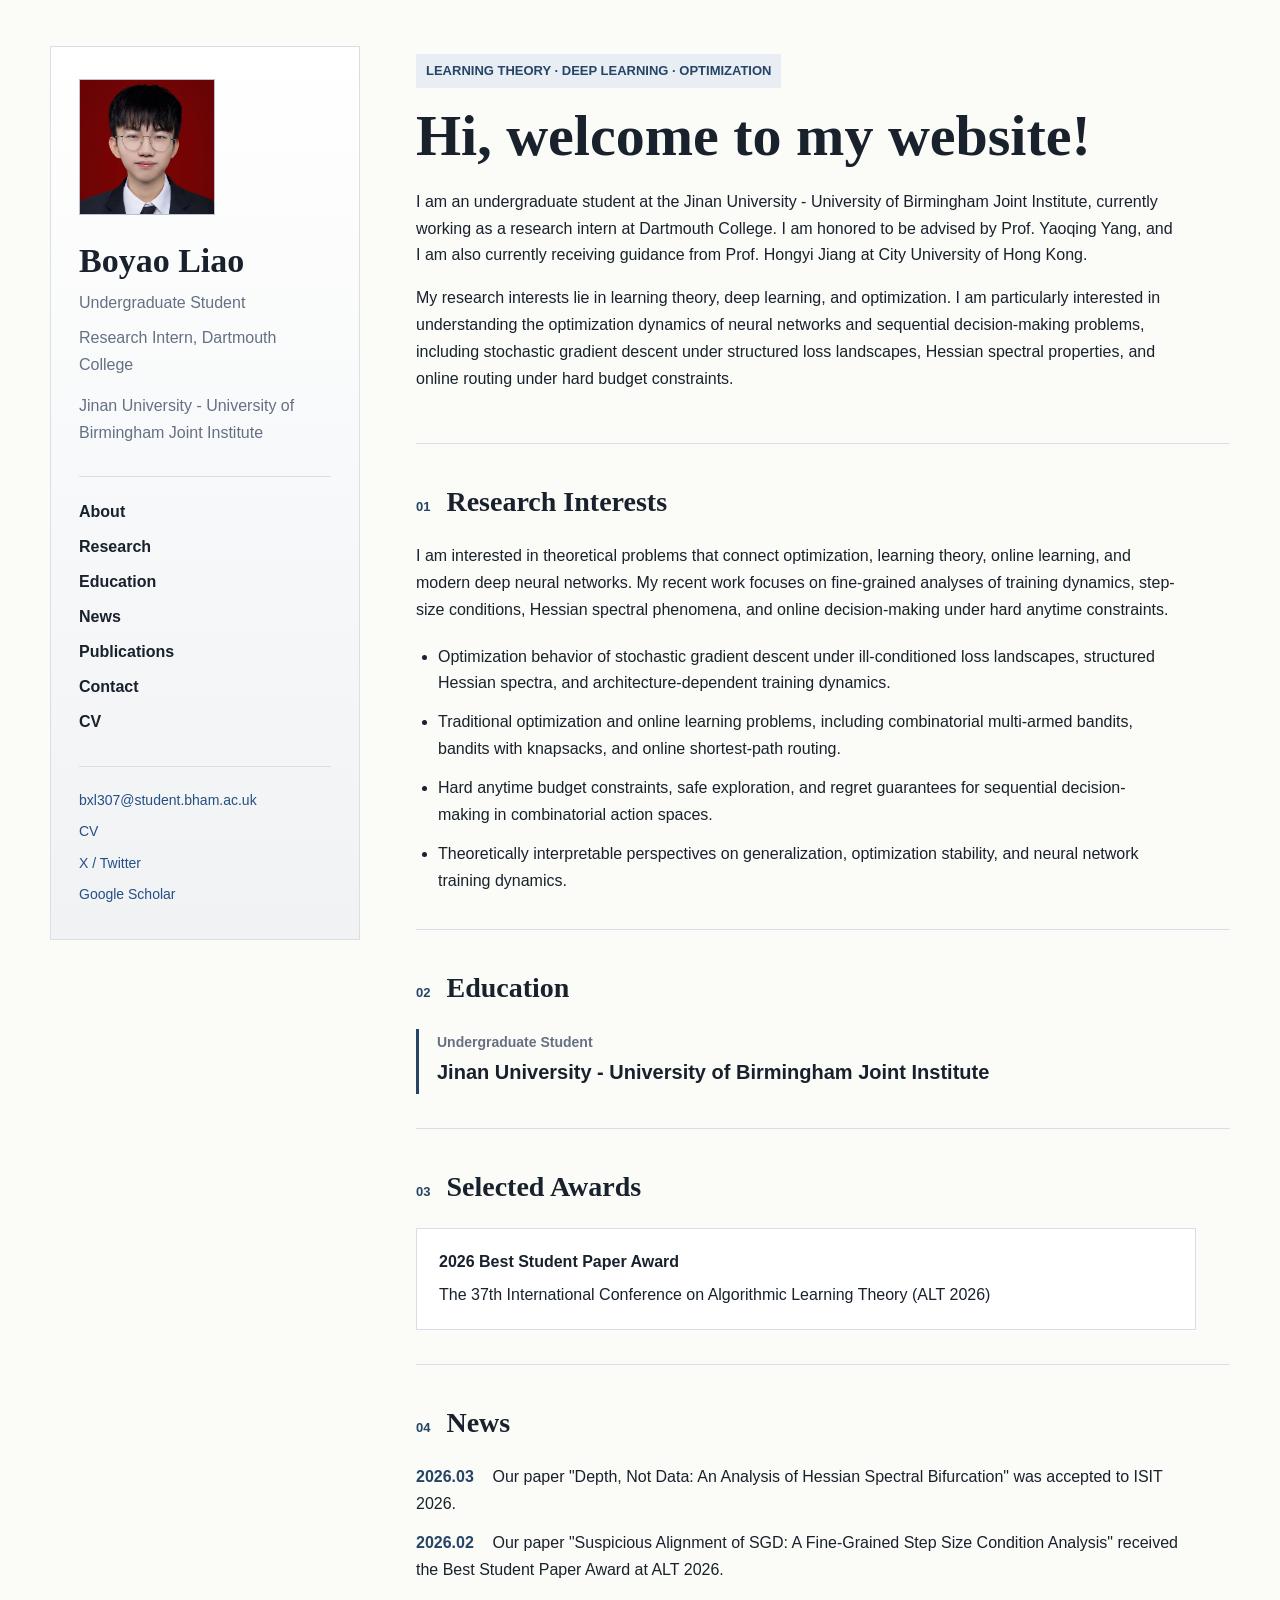
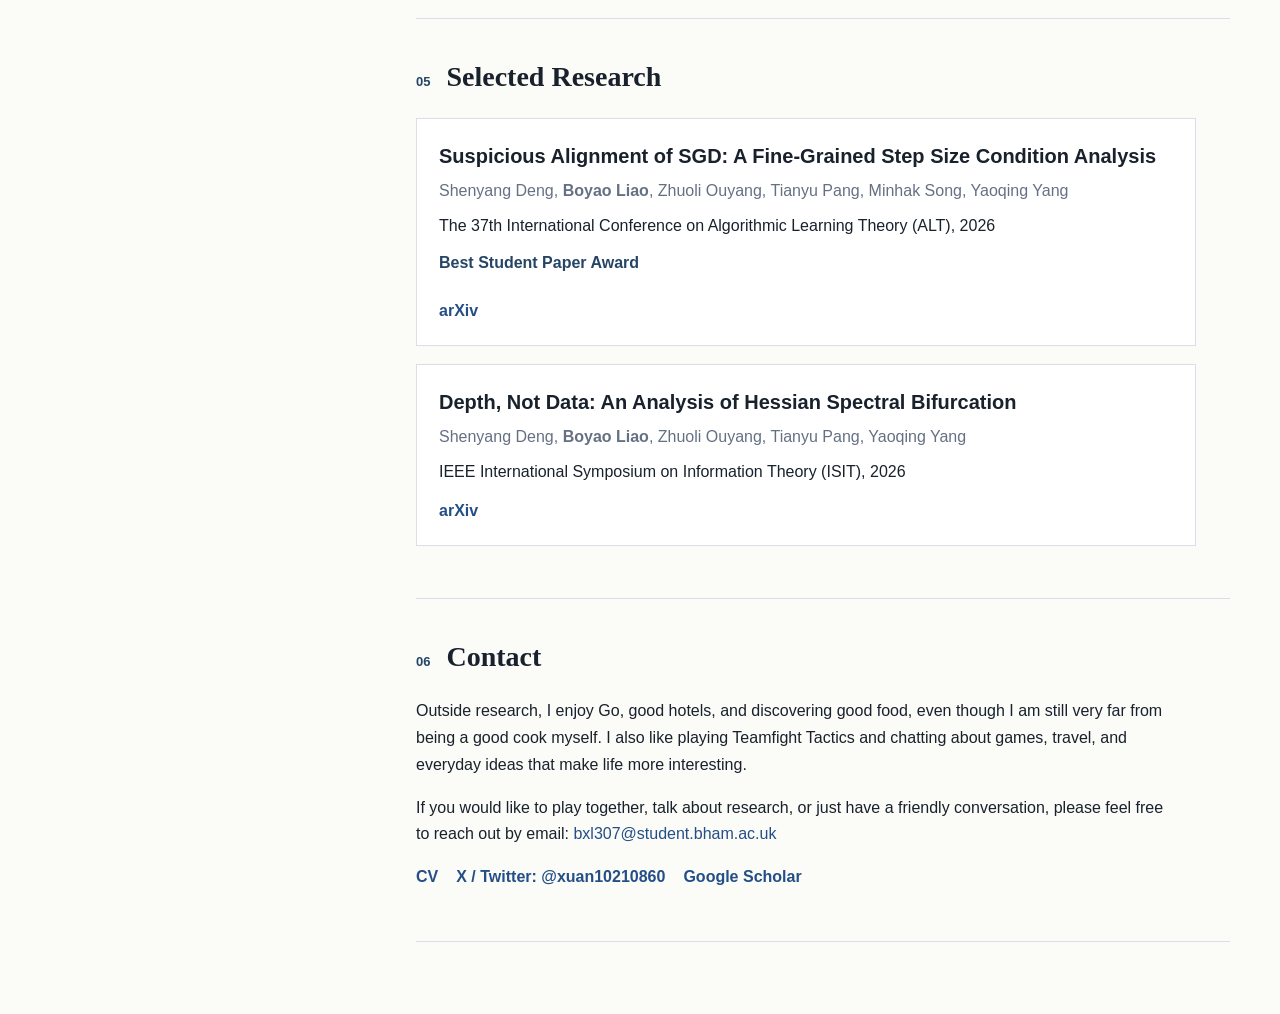
==== index.html @ 1cf15d46 "Update research interests and add CV" ====
<!doctype html>
<html lang="en">
  <head>
    <meta charset="utf-8">
    <meta name="viewport" content="width=device-width, initial-scale=1">
    <title>Boyao Liao</title>
    <meta
      name="description"
      content="Academic homepage of Boyao Liao, undergraduate student and research intern working on learning theory, deep learning, and optimization."
    >
    <link rel="stylesheet" href="styles.css">
  </head>
  <body>
    <div class="page-shell">
      <aside class="profile-panel" aria-label="Profile">
        <img
          class="portrait"
          src="assets/boyao-liao.jpg"
          alt="Boyao Liao"
        >
        <h1>Boyao Liao</h1>
        <p class="role">Undergraduate Student</p>
        <p class="role">Research Intern, Dartmouth College</p>
        <p class="affiliation">Jinan University - University of Birmingham Joint Institute</p>

        <nav class="site-nav" aria-label="Page sections">
          <a href="#about">About</a>
          <a href="#research">Research</a>
          <a href="#education">Education</a>
          <a href="#news">News</a>
          <a href="#publications">Publications</a>
          <a href="#contact">Contact</a>
          <a href="assets/cv.pdf" target="_blank" rel="noreferrer">CV</a>
        </nav>

        <div class="contact-card">
          <a href="mailto:bxl307@student.bham.ac.uk">bxl307@student.bham.ac.uk</a>
          <a href="assets/cv.pdf" target="_blank" rel="noreferrer">CV</a>
          <a href="https://x.com/xuan10210860" target="_blank" rel="noreferrer">X / Twitter</a>
          <a
            href="https://scholar.google.com/citations?hl=en&view_op=list_works&gmla=ACrTK9Vliub4DyjAyTuH-FiHRcUCzZBB20oZ6W0Yl3k1JzNF8XshmjoDY1ZEVG1drajO5vsS02cEo2h9mDCe6Q&user=uXLfFcQAAAAJ"
            target="_blank"
            rel="noreferrer"
          >Google Scholar</a>
        </div>
      </aside>

      <main class="content">
        <section class="hero" id="about">
          <p class="eyebrow">Learning Theory · Deep Learning · Optimization</p>
          <h2>Hi, welcome to my website!</h2>
          <p>
            I am an undergraduate student at the Jinan University - University of
            Birmingham Joint Institute, currently working as a research intern at
            Dartmouth College. I am honored to be advised by Prof. Yaoqing Yang,
            and I am also currently receiving guidance from Prof. Hongyi Jiang at
            City University of Hong Kong.
          </p>
          <p>
            My research interests lie in learning theory, deep learning, and
            optimization. I am particularly interested in understanding the
            optimization dynamics of neural networks and sequential decision-making
            problems, including stochastic gradient descent under structured loss
            landscapes, Hessian spectral properties, and online routing under hard
            budget constraints.
          </p>
        </section>

        <section id="research">
          <div class="section-heading">
            <span>01</span>
            <h2>Research Interests</h2>
          </div>
          <p>
            I am interested in theoretical problems that connect optimization,
            learning theory, online learning, and modern deep neural networks. My
            recent work focuses on fine-grained analyses of training dynamics,
            step-size conditions, Hessian spectral phenomena, and online
            decision-making under hard anytime constraints.
          </p>
          <ul class="interest-list">
            <li>Optimization behavior of stochastic gradient descent under ill-conditioned loss landscapes, structured Hessian spectra, and architecture-dependent training dynamics.</li>
            <li>Traditional optimization and online learning problems, including combinatorial multi-armed bandits, bandits with knapsacks, and online shortest-path routing.</li>
            <li>Hard anytime budget constraints, safe exploration, and regret guarantees for sequential decision-making in combinatorial action spaces.</li>
            <li>Theoretically interpretable perspectives on generalization, optimization stability, and neural network training dynamics.</li>
          </ul>
        </section>

        <section id="education">
          <div class="section-heading">
            <span>02</span>
            <h2>Education</h2>
          </div>
          <div class="timeline">
            <article>
              <time>Undergraduate Student</time>
              <h3>Jinan University - University of Birmingham Joint Institute</h3>
            </article>
          </div>
        </section>

        <section id="awards">
          <div class="section-heading">
            <span>03</span>
            <h2>Selected Awards</h2>
          </div>
          <article class="notice">
            <strong>2026 Best Student Paper Award</strong>
            <span>The 37th International Conference on Algorithmic Learning Theory (ALT 2026)</span>
          </article>
        </section>

        <section id="news">
          <div class="section-heading">
            <span>04</span>
            <h2>News</h2>
          </div>
          <div class="news-list">
            <p><time>2026.03</time> Our paper "Depth, Not Data: An Analysis of Hessian Spectral Bifurcation" was accepted to ISIT 2026.</p>
            <p><time>2026.02</time> Our paper "Suspicious Alignment of SGD: A Fine-Grained Step Size Condition Analysis" received the Best Student Paper Award at ALT 2026.</p>
          </div>
        </section>

        <section id="publications">
          <div class="section-heading">
            <span>05</span>
            <h2>Selected Research</h2>
          </div>

          <article class="publication">
            <h3>Suspicious Alignment of SGD: A Fine-Grained Step Size Condition Analysis</h3>
            <p class="authors">Shenyang Deng, <strong>Boyao Liao</strong>, Zhuoli Ouyang, Tianyu Pang, Minhak Song, Yaoqing Yang</p>
            <p>The 37th International Conference on Algorithmic Learning Theory (ALT), 2026</p>
            <p class="award">Best Student Paper Award</p>
            <a href="https://arxiv.org/abs/2601.11789" target="_blank" rel="noreferrer">arXiv</a>
          </article>

          <article class="publication">
            <h3>Depth, Not Data: An Analysis of Hessian Spectral Bifurcation</h3>
            <p class="authors">Shenyang Deng, <strong>Boyao Liao</strong>, Zhuoli Ouyang, Tianyu Pang, Yaoqing Yang</p>
            <p>IEEE International Symposium on Information Theory (ISIT), 2026</p>
            <a href="https://arxiv.org/abs/2602.00545" target="_blank" rel="noreferrer">arXiv</a>
          </article>
        </section>

        <section id="contact">
          <div class="section-heading">
            <span>06</span>
            <h2>Contact</h2>
          </div>
          <p>
            Outside research, I enjoy Go, good hotels, and discovering good food,
            even though I am still very far from being a good cook myself. I also
            like playing Teamfight Tactics and chatting about games, travel, and
            everyday ideas that make life more interesting.
          </p>
          <p>
            If you would like to play together, talk about research, or just have
            a friendly conversation, please feel free to reach out by email:
            <a href="mailto:bxl307@student.bham.ac.uk">bxl307@student.bham.ac.uk</a>
          </p>
          <p class="social-links">
            <a href="assets/cv.pdf" target="_blank" rel="noreferrer">CV</a>
            <a href="https://x.com/xuan10210860" target="_blank" rel="noreferrer">X / Twitter: @xuan10210860</a>
            <a
              href="https://scholar.google.com/citations?hl=en&view_op=list_works&gmla=ACrTK9Vliub4DyjAyTuH-FiHRcUCzZBB20oZ6W0Yl3k1JzNF8XshmjoDY1ZEVG1drajO5vsS02cEo2h9mDCe6Q&user=uXLfFcQAAAAJ"
              target="_blank"
              rel="noreferrer"
            >Google Scholar</a>
          </p>
        </section>
      </main>
    </div>
  </body>
</html>
---- styles.css ----
:root {
  --ink: #18212c;
  --muted: #657083;
  --line: #d9dee7;
  --paper: #fbfbf8;
  --panel: #f0f2f4;
  --accent: #254566;
  --accent-soft: #e8eef4;
  --link: #244f86;
}

* {
  box-sizing: border-box;
}

html {
  scroll-behavior: smooth;
}

body {
  margin: 0;
  background: var(--paper);
  color: var(--ink);
  font-family: "Inter", "Avenir Next", "Helvetica Neue", Arial, sans-serif;
  font-size: 16px;
  line-height: 1.68;
}

a {
  color: var(--link);
  text-decoration: none;
}

a:hover {
  text-decoration: underline;
}

.page-shell {
  display: grid;
  grid-template-columns: minmax(240px, 310px) minmax(0, 820px);
  gap: 56px;
  width: min(1180px, calc(100% - 40px));
  margin: 0 auto;
  padding: 46px 0 72px;
}

.profile-panel {
  position: sticky;
  top: 32px;
  align-self: start;
  min-height: calc(100vh - 64px);
  padding: 32px 28px;
  border: 1px solid var(--line);
  background: linear-gradient(180deg, #ffffff 0%, var(--panel) 100%);
}

.portrait {
  display: block;
  width: 136px;
  height: 136px;
  margin-bottom: 26px;
  border: 1px solid #b8c2cf;
  object-fit: cover;
}

.profile-panel h1 {
  margin: 0 0 10px;
  font-family: Georgia, "Times New Roman", serif;
  font-size: 34px;
  line-height: 1.15;
  letter-spacing: 0;
}

.role,
.affiliation {
  margin: 0 0 8px;
  color: var(--muted);
}

.affiliation {
  margin-top: 14px;
}

.site-nav {
  display: grid;
  gap: 8px;
  margin: 30px 0;
  padding-top: 22px;
  border-top: 1px solid var(--line);
}

.site-nav a {
  color: var(--ink);
  font-weight: 600;
}

.contact-card {
  display: grid;
  gap: 8px;
  padding-top: 22px;
  border-top: 1px solid var(--line);
  font-size: 14px;
  word-break: break-word;
}

.content {
  min-width: 0;
}

section {
  padding: 34px 0;
  border-bottom: 1px solid var(--line);
}

.hero {
  padding-top: 8px;
}

.eyebrow {
  display: inline-block;
  margin: 0 0 18px;
  padding: 6px 10px;
  background: var(--accent-soft);
  color: var(--accent);
  font-size: 13px;
  font-weight: 700;
  letter-spacing: 0;
  text-transform: uppercase;
}

.hero h2,
.section-heading h2 {
  font-family: Georgia, "Times New Roman", serif;
  letter-spacing: 0;
}

.hero h2 {
  margin: 0 0 22px;
  font-size: clamp(34px, 5vw, 58px);
  line-height: 1.05;
}

.hero p,
section > p {
  max-width: 760px;
}

.section-heading {
  display: flex;
  align-items: baseline;
  gap: 16px;
  margin-bottom: 18px;
}

.section-heading span {
  color: var(--accent);
  font-size: 13px;
  font-weight: 800;
}

.section-heading h2 {
  margin: 0;
  font-size: 28px;
}

.interest-list {
  display: grid;
  gap: 12px;
  max-width: 760px;
  margin: 20px 0 0;
  padding-left: 22px;
}

.timeline {
  display: grid;
  gap: 22px;
}

.timeline article {
  padding-left: 18px;
  border-left: 3px solid var(--accent);
}

.timeline time {
  color: var(--muted);
  font-size: 14px;
  font-weight: 700;
}

.timeline h3,
.publication h3 {
  margin: 4px 0 8px;
  font-size: 20px;
  line-height: 1.35;
}

.timeline p,
.publication p {
  margin: 0;
}

.notice,
.publication {
  max-width: 780px;
  padding: 20px 22px;
  border: 1px solid var(--line);
  background: #fff;
}

.notice {
  display: grid;
  gap: 6px;
}

.news-list {
  display: grid;
  gap: 12px;
  max-width: 780px;
}

.news-list p {
  margin: 0;
}

.news-list time {
  display: inline-block;
  min-width: 72px;
  color: var(--accent);
  font-weight: 800;
}

.social-links {
  display: flex;
  flex-wrap: wrap;
  gap: 14px 18px;
}

.social-links a {
  font-weight: 800;
}

.publication {
  margin-bottom: 18px;
}

.publication .authors {
  margin-bottom: 8px;
  color: var(--muted);
}

.publication .award {
  margin: 10px 0;
  color: var(--accent);
  font-weight: 800;
}

.publication a {
  display: inline-flex;
  margin-top: 12px;
  font-weight: 800;
}

@media (max-width: 860px) {
  .page-shell {
    display: block;
    width: min(100% - 28px, 760px);
    padding: 22px 0 56px;
  }

  .profile-panel {
    position: static;
    min-height: 0;
    margin-bottom: 28px;
  }

  .portrait {
    width: 104px;
    height: 104px;
    font-size: 34px;
  }
}
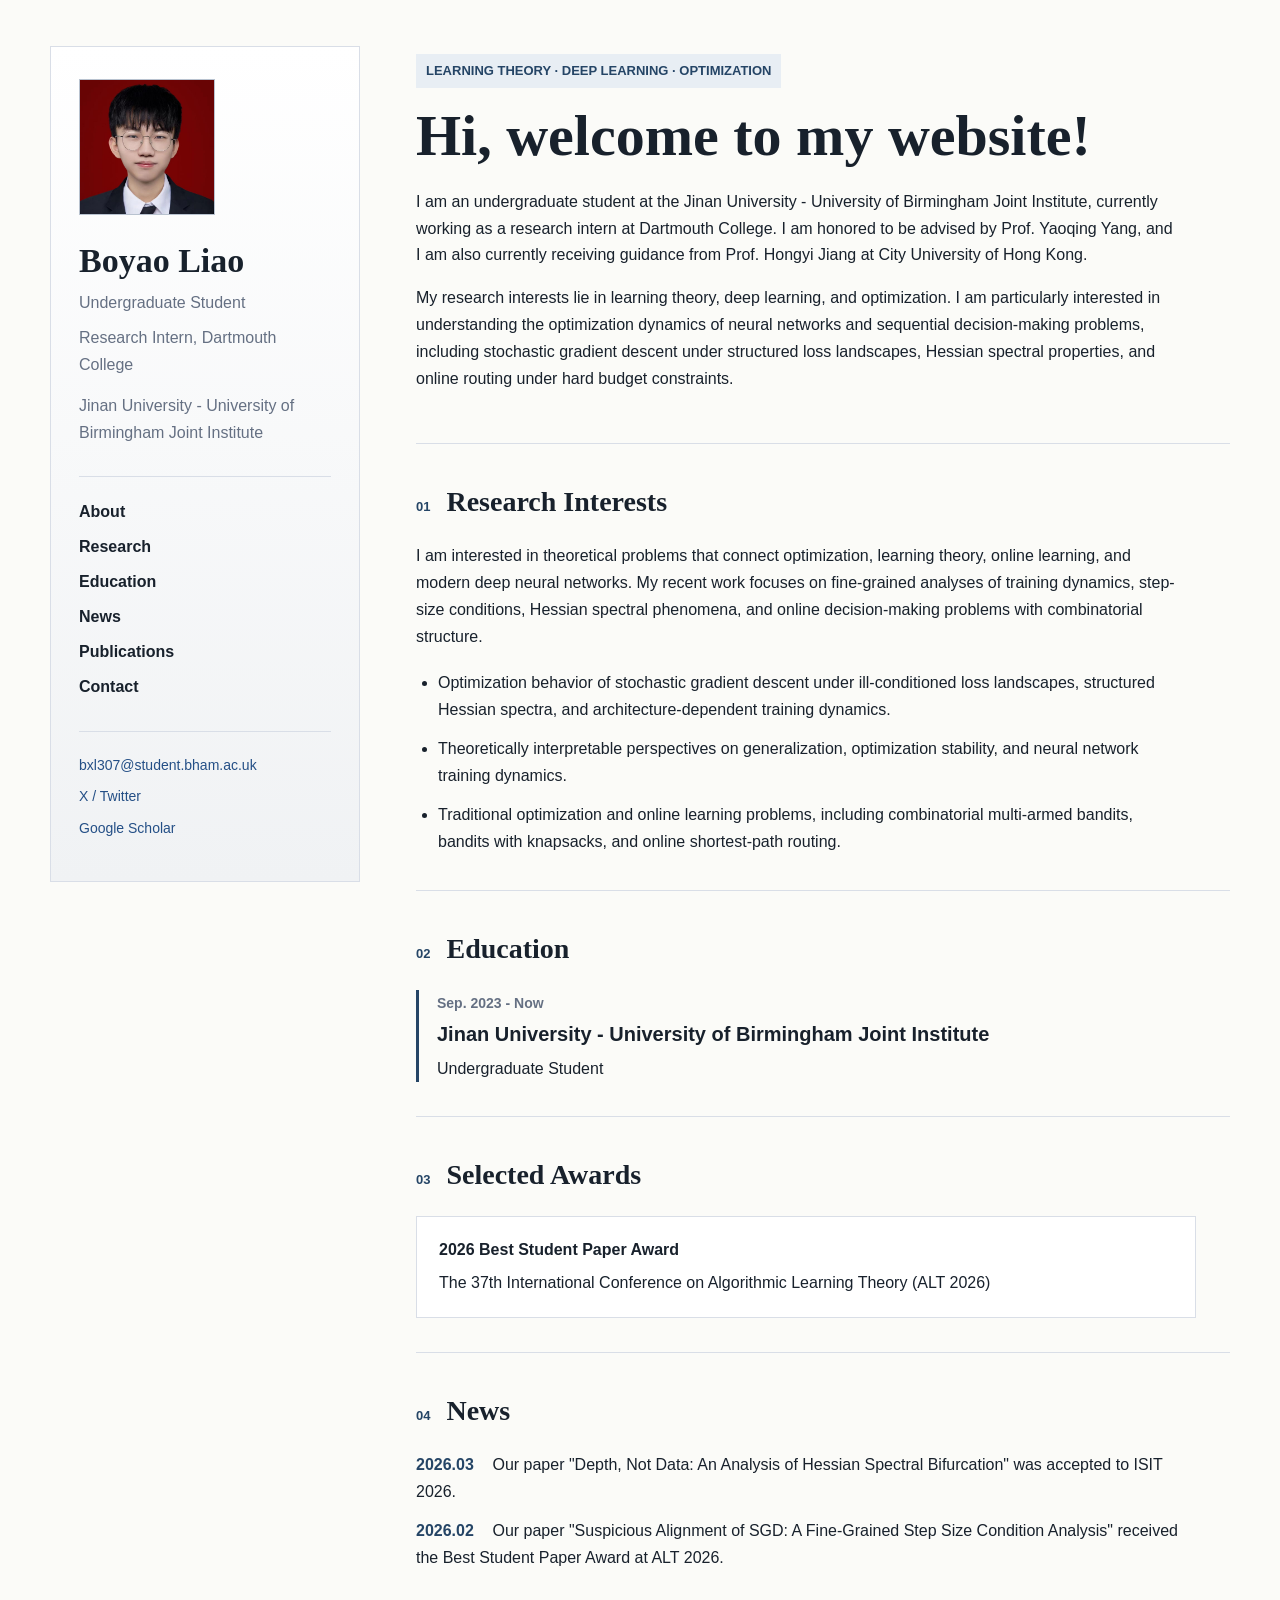
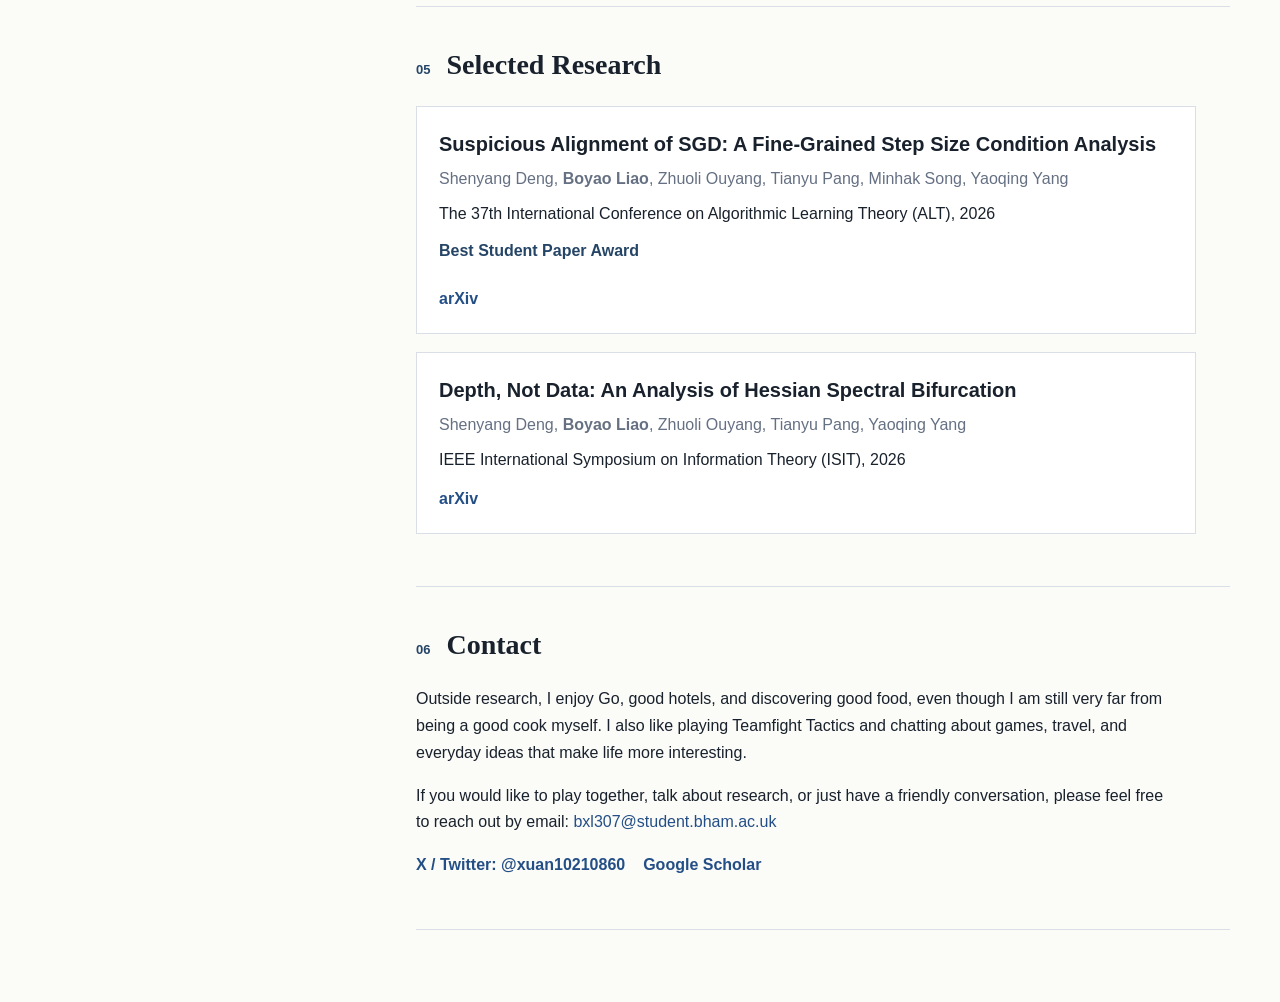
==== commit 95745859: "Refine research interests and education" ====
--- a/index.html
+++ b/index.html
@@ -30,12 +30,10 @@
           <a href="#news">News</a>
           <a href="#publications">Publications</a>
           <a href="#contact">Contact</a>
-          <a href="assets/cv.pdf" target="_blank" rel="noreferrer">CV</a>
         </nav>
 
         <div class="contact-card">
           <a href="mailto:bxl307@student.bham.ac.uk">bxl307@student.bham.ac.uk</a>
-          <a href="assets/cv.pdf" target="_blank" rel="noreferrer">CV</a>
           <a href="https://x.com/xuan10210860" target="_blank" rel="noreferrer">X / Twitter</a>
           <a
             href="https://scholar.google.com/citations?hl=en&view_op=list_works&gmla=ACrTK9Vliub4DyjAyTuH-FiHRcUCzZBB20oZ6W0Yl3k1JzNF8XshmjoDY1ZEVG1drajO5vsS02cEo2h9mDCe6Q&user=uXLfFcQAAAAJ"
@@ -76,13 +74,12 @@
             learning theory, online learning, and modern deep neural networks. My
             recent work focuses on fine-grained analyses of training dynamics,
             step-size conditions, Hessian spectral phenomena, and online
-            decision-making under hard anytime constraints.
+            decision-making problems with combinatorial structure.
           </p>
           <ul class="interest-list">
             <li>Optimization behavior of stochastic gradient descent under ill-conditioned loss landscapes, structured Hessian spectra, and architecture-dependent training dynamics.</li>
+            <li>Theoretically interpretable perspectives on generalization, optimization stability, and neural network training dynamics.</li>
             <li>Traditional optimization and online learning problems, including combinatorial multi-armed bandits, bandits with knapsacks, and online shortest-path routing.</li>
-            <li>Hard anytime budget constraints, safe exploration, and regret guarantees for sequential decision-making in combinatorial action spaces.</li>
-            <li>Theoretically interpretable perspectives on generalization, optimization stability, and neural network training dynamics.</li>
           </ul>
         </section>
 
@@ -93,8 +90,9 @@
           </div>
           <div class="timeline">
             <article>
-              <time>Undergraduate Student</time>
+              <time>Sep. 2023 - Now</time>
               <h3>Jinan University - University of Birmingham Joint Institute</h3>
+              <p>Undergraduate Student</p>
             </article>
           </div>
         </section>
@@ -160,7 +158,6 @@
             <a href="mailto:bxl307@student.bham.ac.uk">bxl307@student.bham.ac.uk</a>
           </p>
           <p class="social-links">
-            <a href="assets/cv.pdf" target="_blank" rel="noreferrer">CV</a>
             <a href="https://x.com/xuan10210860" target="_blank" rel="noreferrer">X / Twitter: @xuan10210860</a>
             <a
               href="https://scholar.google.com/citations?hl=en&view_op=list_works&gmla=ACrTK9Vliub4DyjAyTuH-FiHRcUCzZBB20oZ6W0Yl3k1JzNF8XshmjoDY1ZEVG1drajO5vsS02cEo2h9mDCe6Q&user=uXLfFcQAAAAJ"
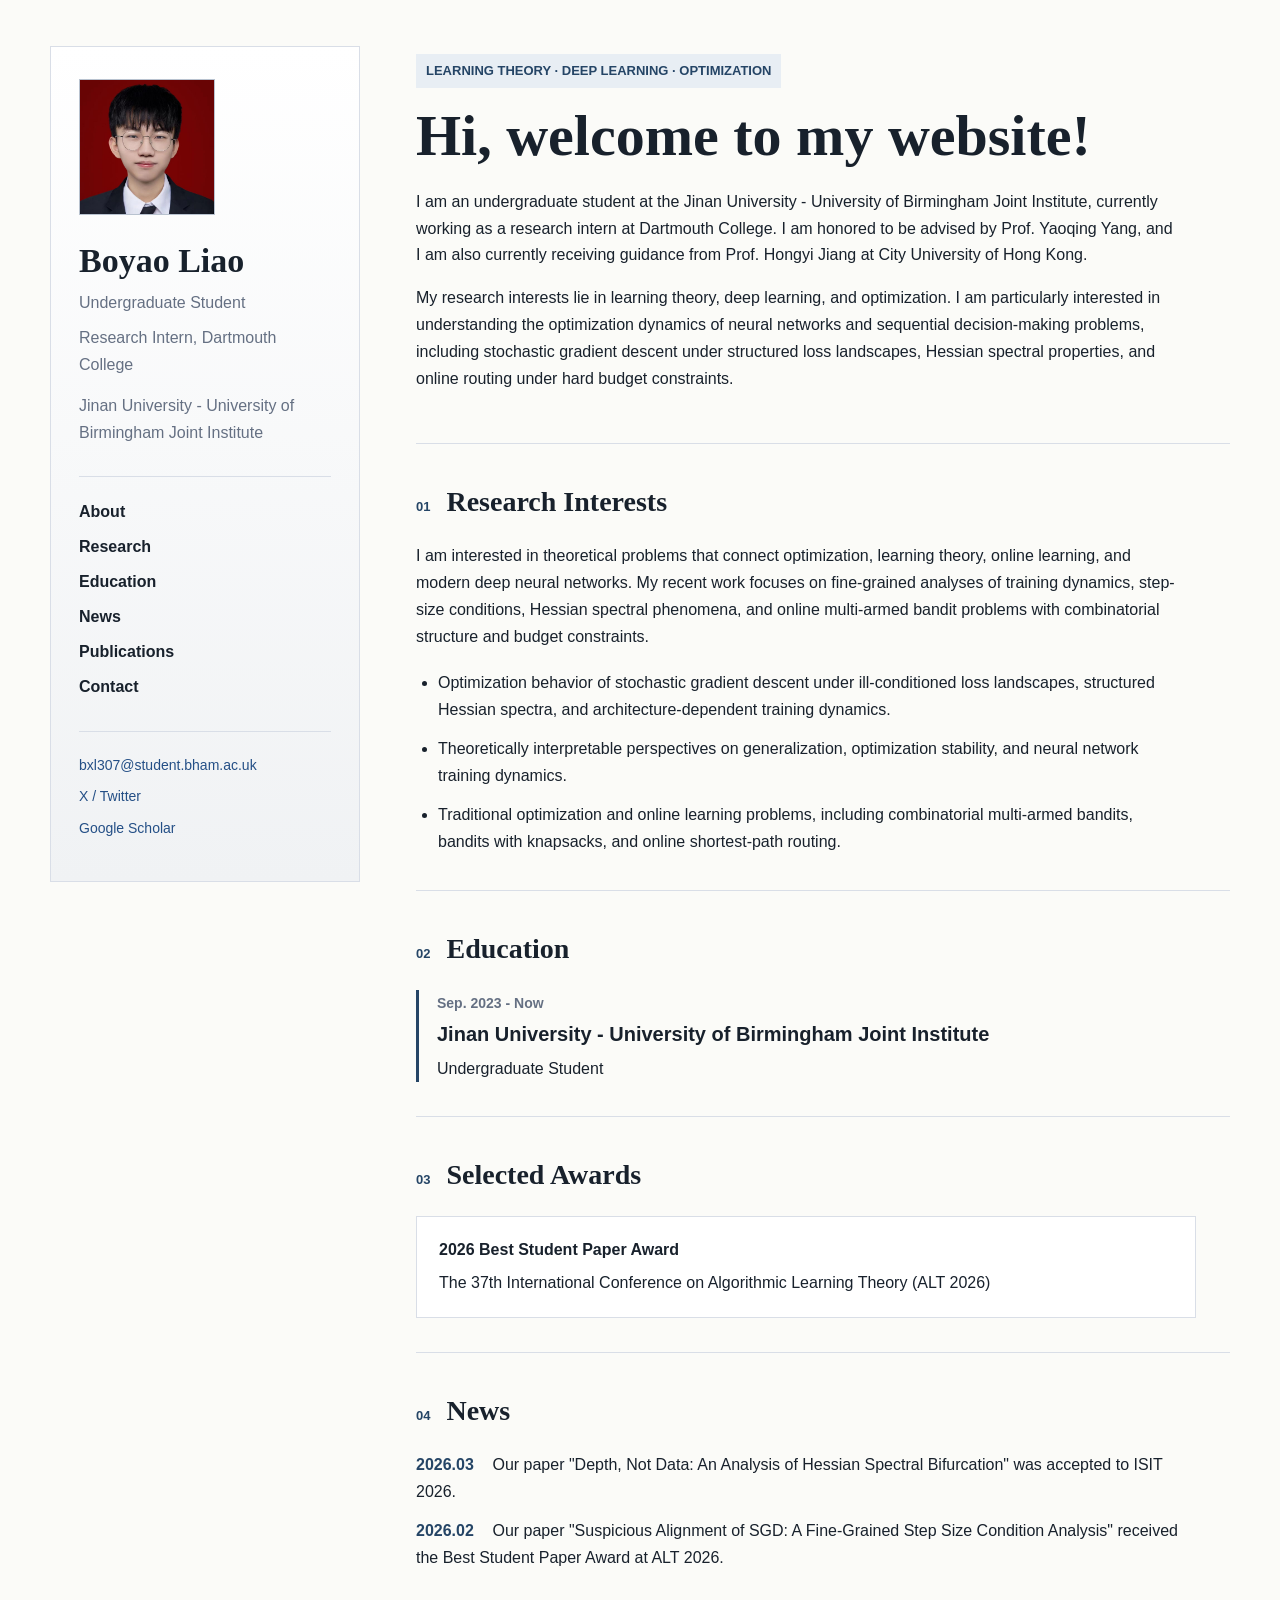
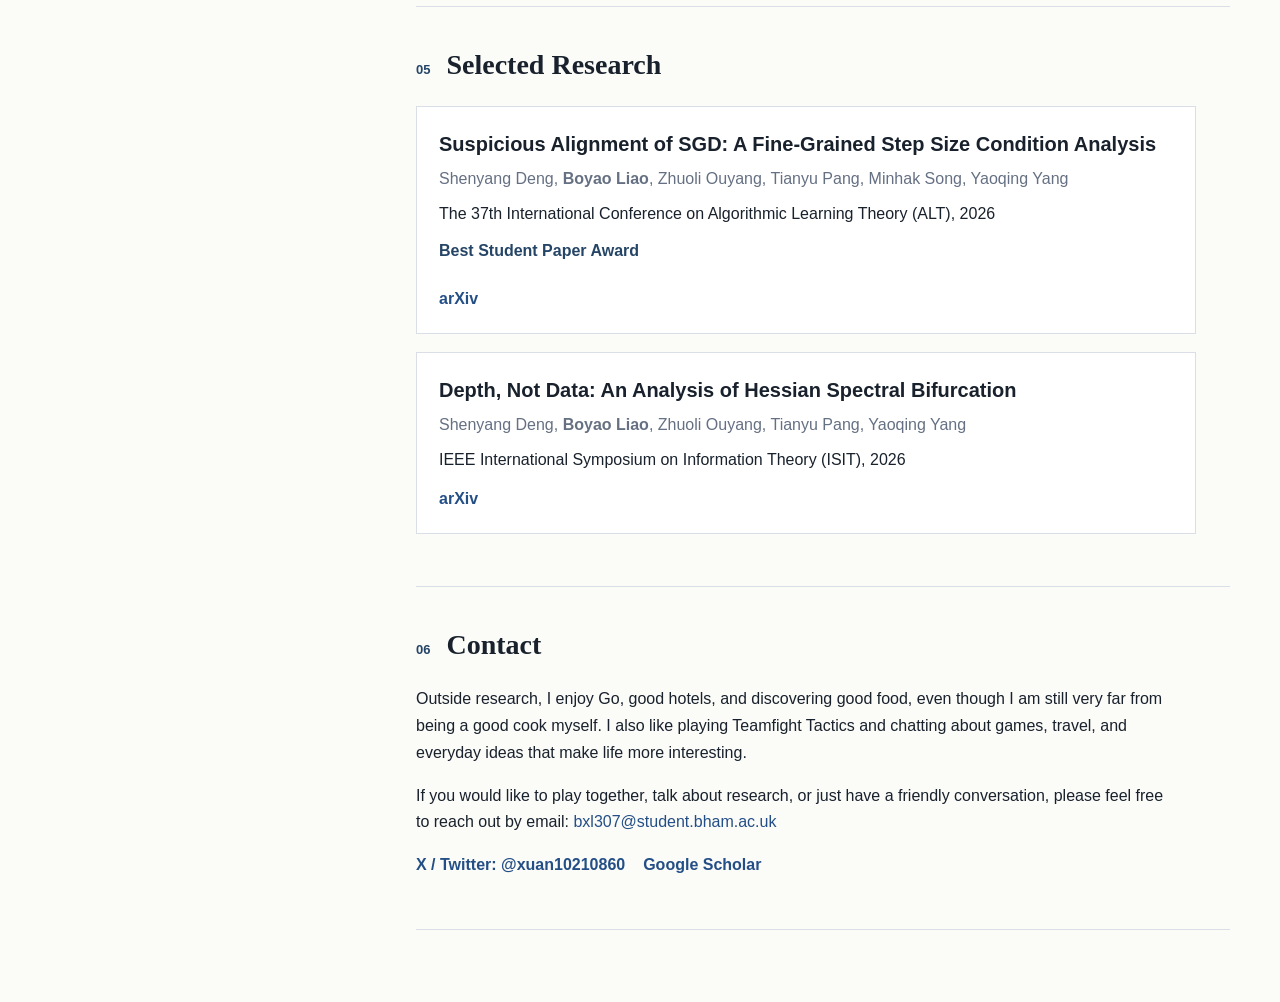
==== commit 2b69d996: "Clarify bandit research description" ====
--- a/index.html
+++ b/index.html
@@ -74,7 +74,8 @@
             learning theory, online learning, and modern deep neural networks. My
             recent work focuses on fine-grained analyses of training dynamics,
             step-size conditions, Hessian spectral phenomena, and online
-            decision-making problems with combinatorial structure.
+            multi-armed bandit problems with combinatorial structure and budget
+            constraints.
           </p>
           <ul class="interest-list">
             <li>Optimization behavior of stochastic gradient descent under ill-conditioned loss landscapes, structured Hessian spectra, and architecture-dependent training dynamics.</li>
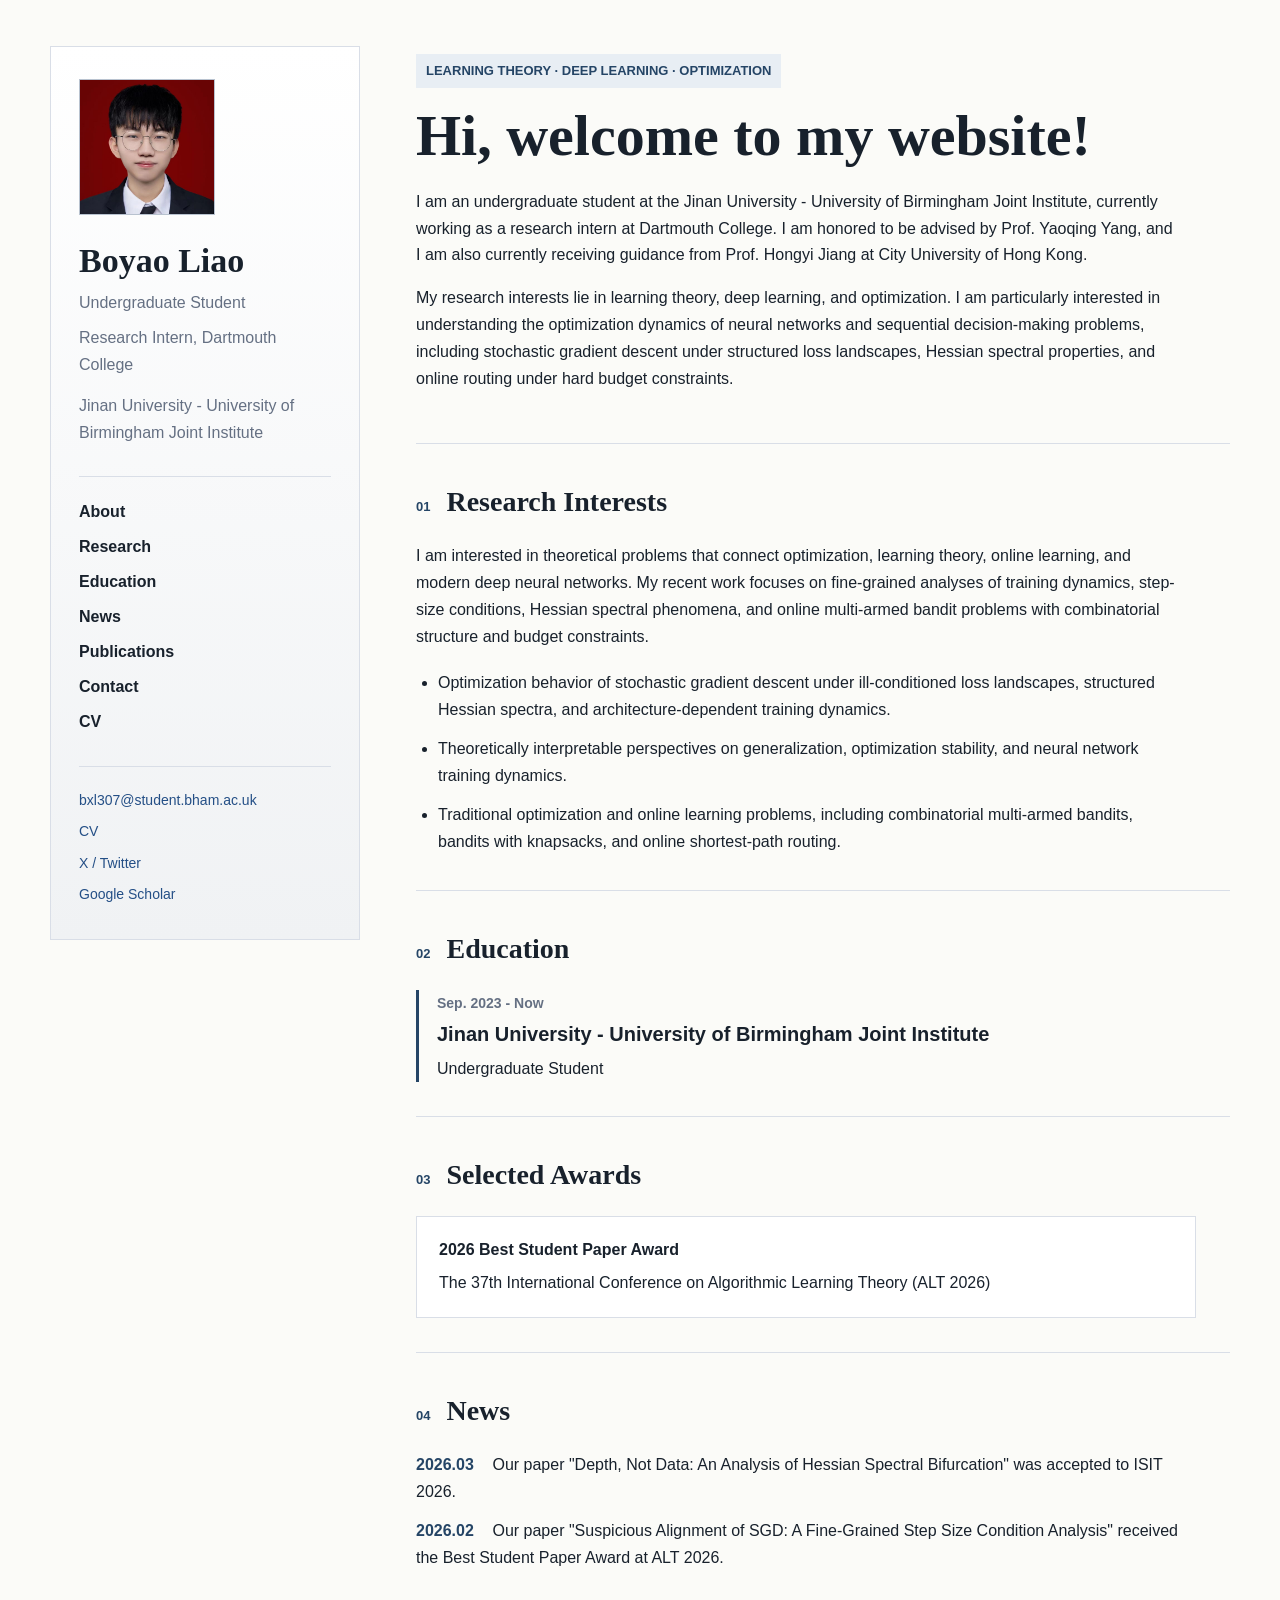
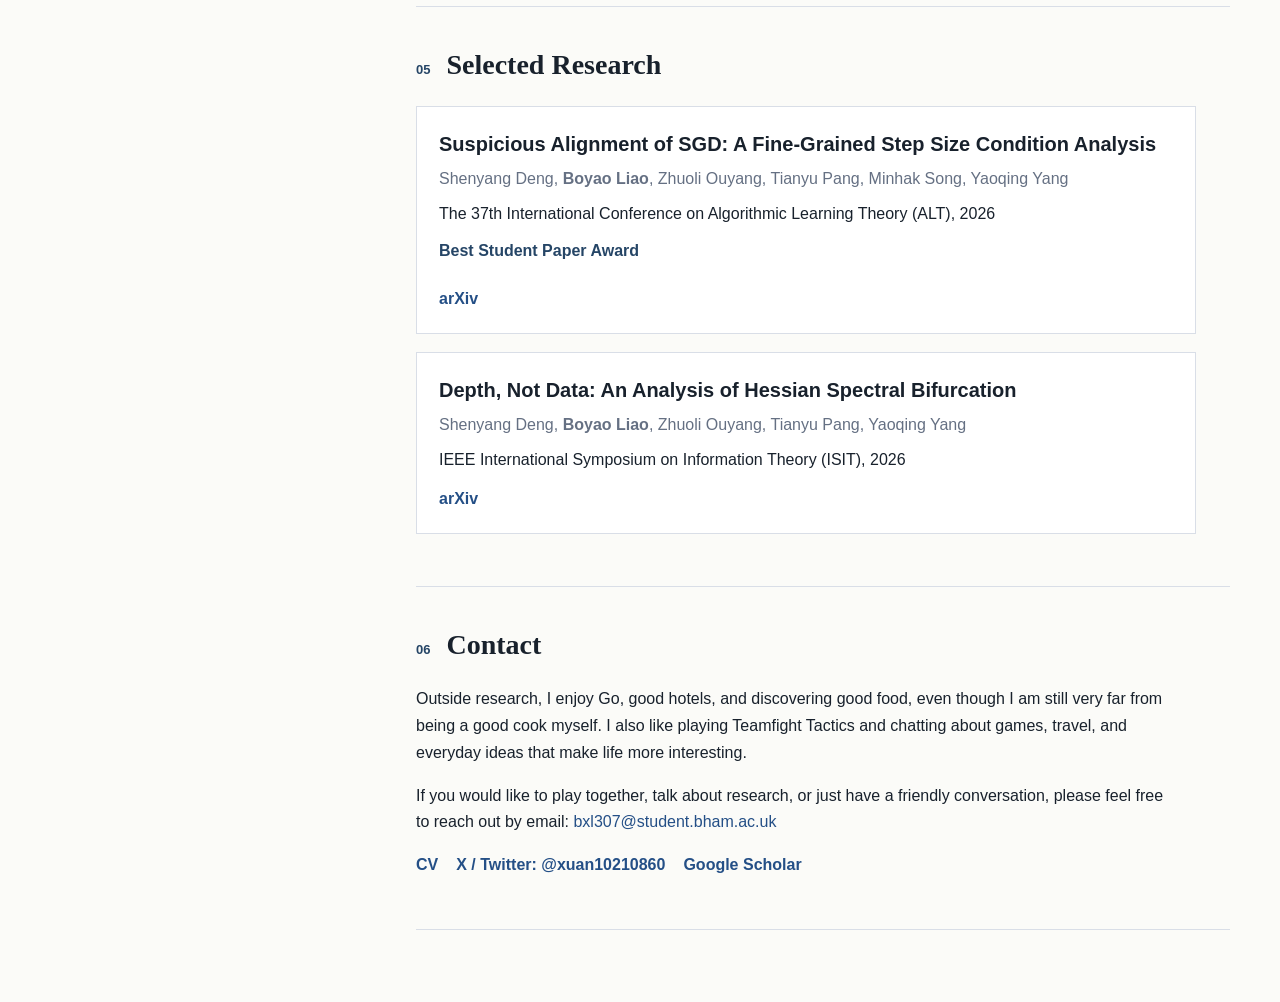
==== commit b4ab104a: "Add updated CV" ====
--- a/index.html
+++ b/index.html
@@ -30,10 +30,12 @@
           <a href="#news">News</a>
           <a href="#publications">Publications</a>
           <a href="#contact">Contact</a>
+          <a href="assets/cv.pdf" target="_blank" rel="noreferrer">CV</a>
         </nav>
 
         <div class="contact-card">
           <a href="mailto:bxl307@student.bham.ac.uk">bxl307@student.bham.ac.uk</a>
+          <a href="assets/cv.pdf" target="_blank" rel="noreferrer">CV</a>
           <a href="https://x.com/xuan10210860" target="_blank" rel="noreferrer">X / Twitter</a>
           <a
             href="https://scholar.google.com/citations?hl=en&view_op=list_works&gmla=ACrTK9Vliub4DyjAyTuH-FiHRcUCzZBB20oZ6W0Yl3k1JzNF8XshmjoDY1ZEVG1drajO5vsS02cEo2h9mDCe6Q&user=uXLfFcQAAAAJ"
@@ -159,6 +161,7 @@
             <a href="mailto:bxl307@student.bham.ac.uk">bxl307@student.bham.ac.uk</a>
           </p>
           <p class="social-links">
+            <a href="assets/cv.pdf" target="_blank" rel="noreferrer">CV</a>
             <a href="https://x.com/xuan10210860" target="_blank" rel="noreferrer">X / Twitter: @xuan10210860</a>
             <a
               href="https://scholar.google.com/citations?hl=en&view_op=list_works&gmla=ACrTK9Vliub4DyjAyTuH-FiHRcUCzZBB20oZ6W0Yl3k1JzNF8XshmjoDY1ZEVG1drajO5vsS02cEo2h9mDCe6Q&user=uXLfFcQAAAAJ"
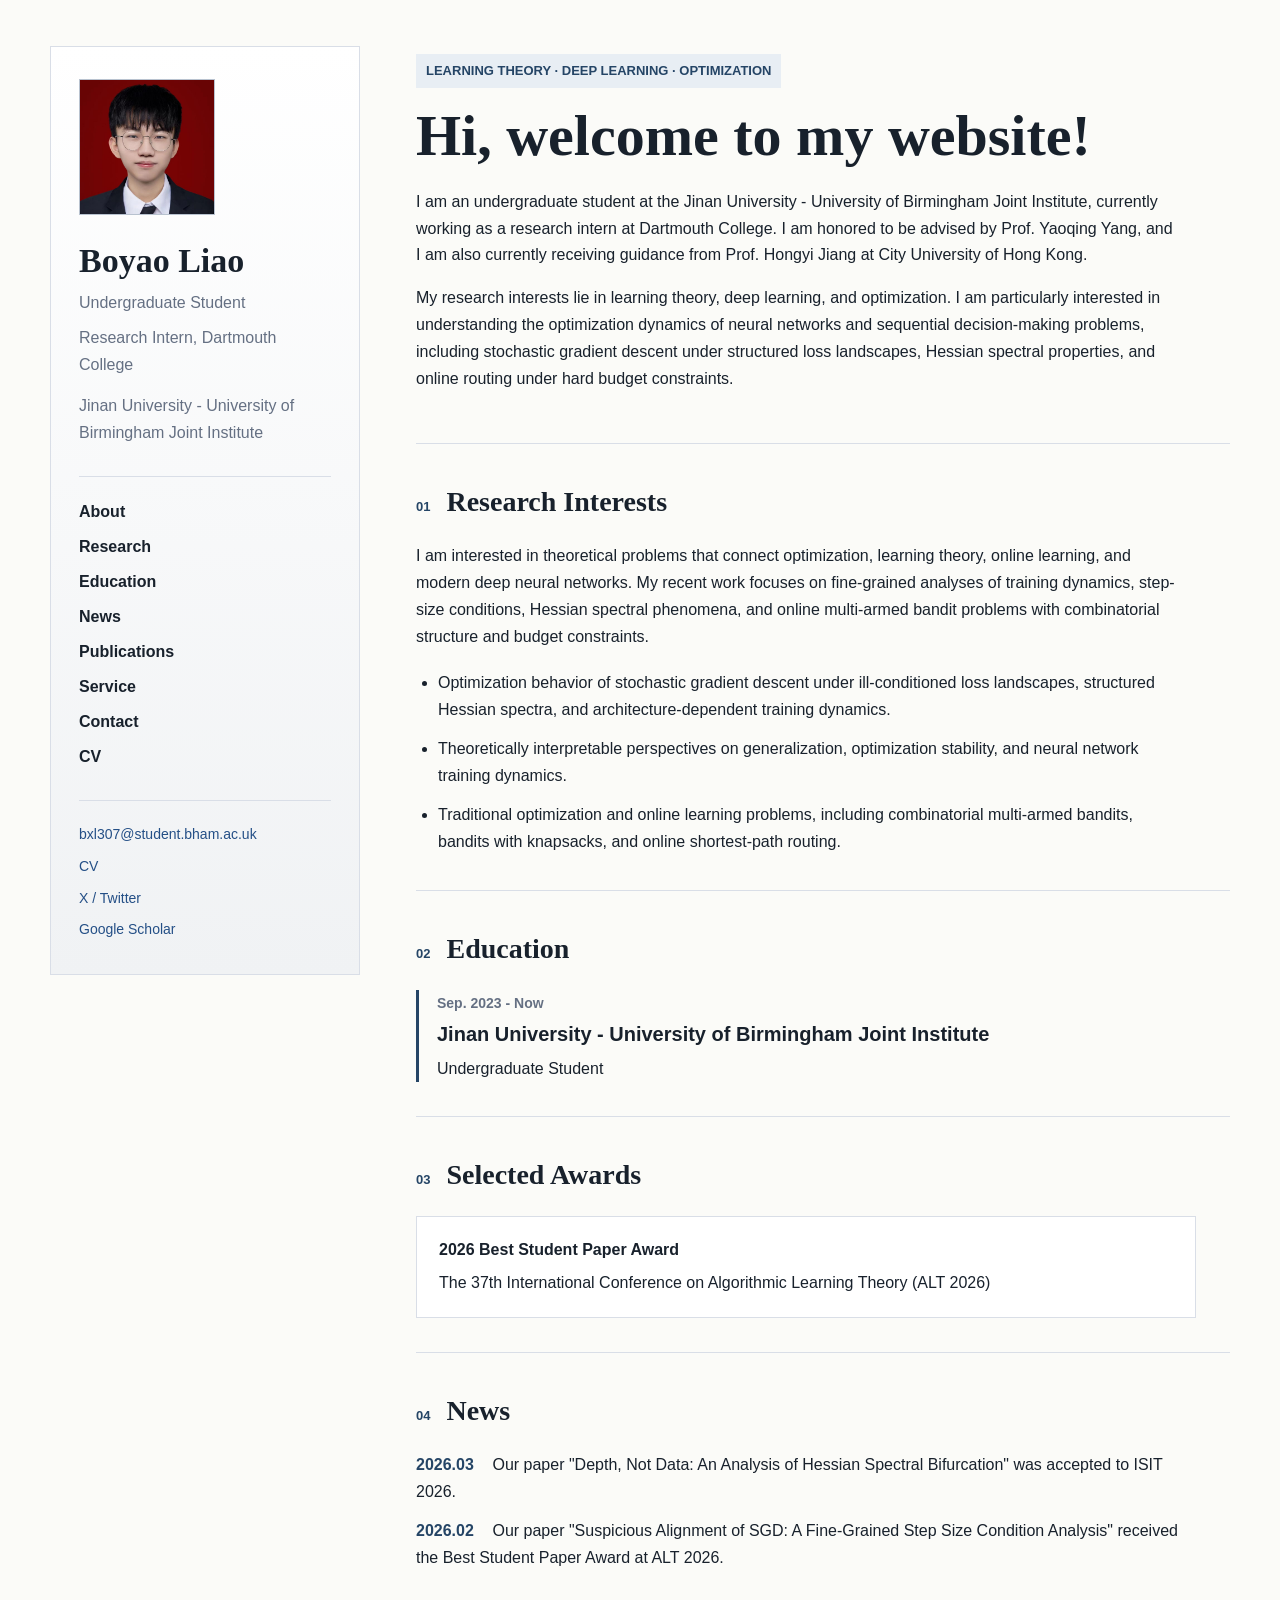
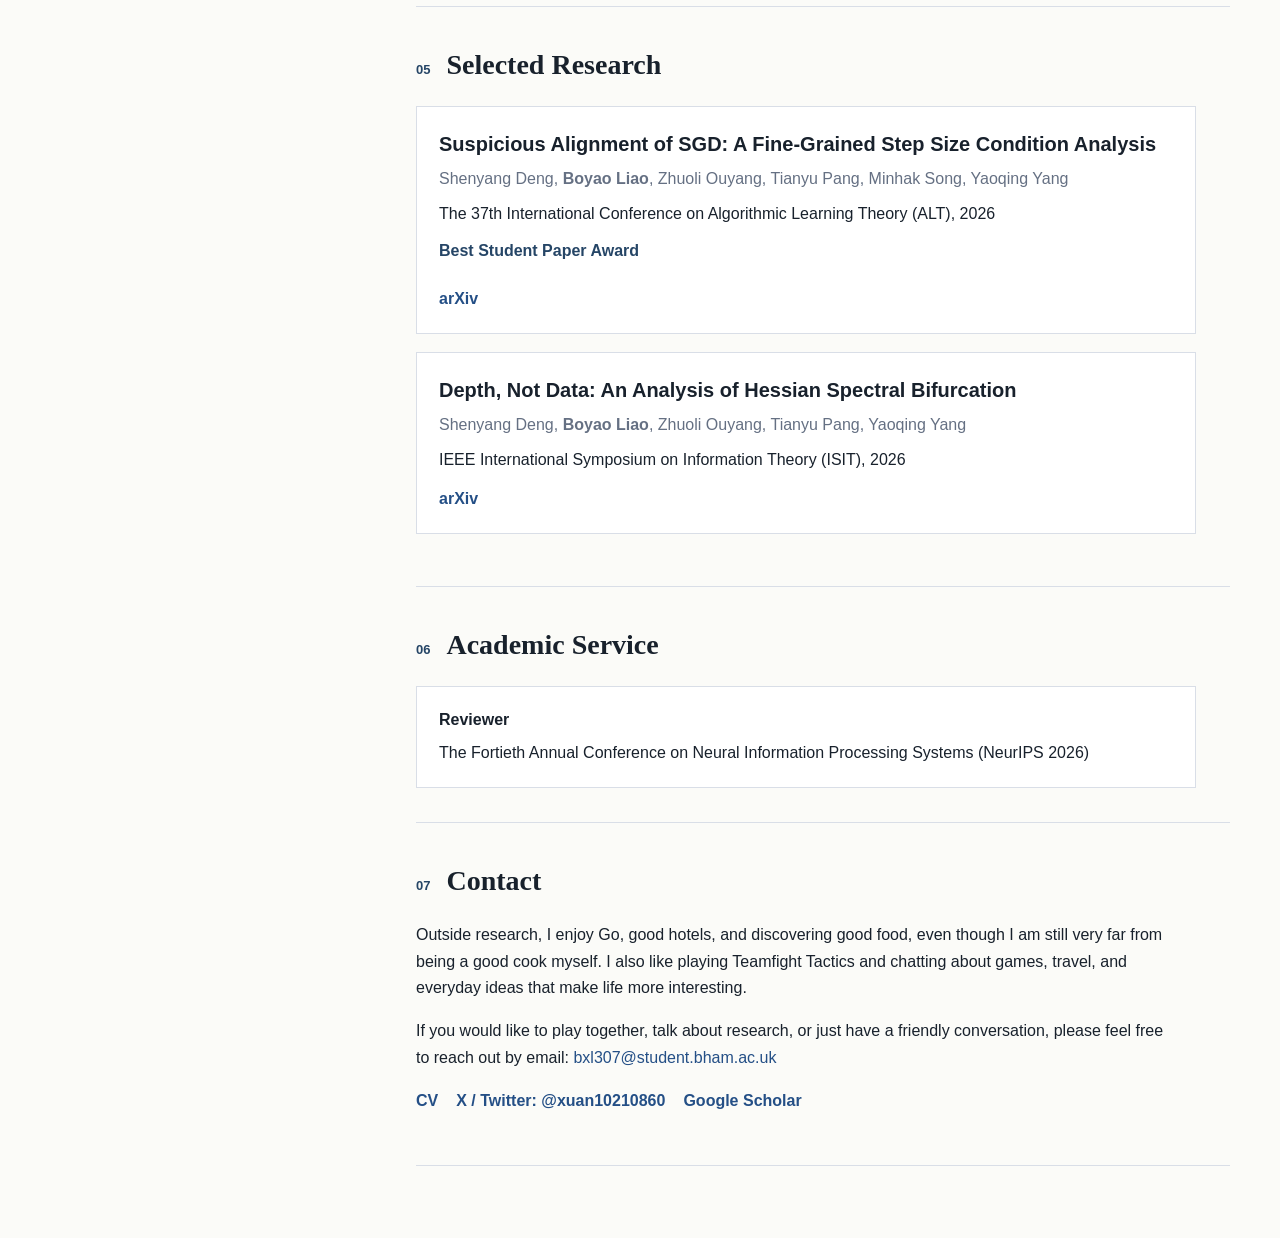
==== commit f45f40c3: "Add NeurIPS 2026 academic service" ====
--- a/index.html
+++ b/index.html
@@ -8,7 +8,40 @@
       name="description"
       content="Academic homepage of Boyao Liao, undergraduate student and research intern working on learning theory, deep learning, and optimization."
     >
+    <link rel="canonical" href="https://xuan-lgbq.github.io/">
     <link rel="stylesheet" href="styles.css">
+    <script type="application/ld+json">
+      {
+        "@context": "https://schema.org",
+        "@type": "Person",
+        "name": "Boyao Liao",
+        "url": "https://xuan-lgbq.github.io/",
+        "image": "https://xuan-lgbq.github.io/assets/boyao-liao.jpg",
+        "email": "mailto:bxl307@student.bham.ac.uk",
+        "affiliation": [
+          {
+            "@type": "CollegeOrUniversity",
+            "name": "Jinan University - University of Birmingham Joint Institute"
+          },
+          {
+            "@type": "CollegeOrUniversity",
+            "name": "Dartmouth College"
+          }
+        ],
+        "sameAs": [
+          "https://scholar.google.com/citations?user=uXLfFcQAAAAJ",
+          "https://x.com/xuan10210860",
+          "https://openreview.net/profile?id=~Boyao_Liao1"
+        ],
+        "knowsAbout": [
+          "Learning theory",
+          "Deep learning",
+          "Optimization",
+          "Stochastic gradient descent",
+          "Multi-armed bandits"
+        ]
+      }
+    </script>
   </head>
   <body>
     <div class="page-shell">
@@ -29,6 +62,7 @@
           <a href="#education">Education</a>
           <a href="#news">News</a>
           <a href="#publications">Publications</a>
+          <a href="#service">Service</a>
           <a href="#contact">Contact</a>
           <a href="assets/cv.pdf" target="_blank" rel="noreferrer">CV</a>
         </nav>
@@ -144,9 +178,23 @@
           </article>
         </section>
 
+        <section id="service">
+          <div class="section-heading">
+            <span>06</span>
+            <h2>Academic Service</h2>
+          </div>
+          <article class="notice">
+            <strong>Reviewer</strong>
+            <span>
+              The Fortieth Annual Conference on Neural Information Processing
+              Systems (NeurIPS 2026)
+            </span>
+          </article>
+        </section>
+
         <section id="contact">
           <div class="section-heading">
-            <span>06</span>
+            <span>07</span>
             <h2>Contact</h2>
           </div>
           <p>
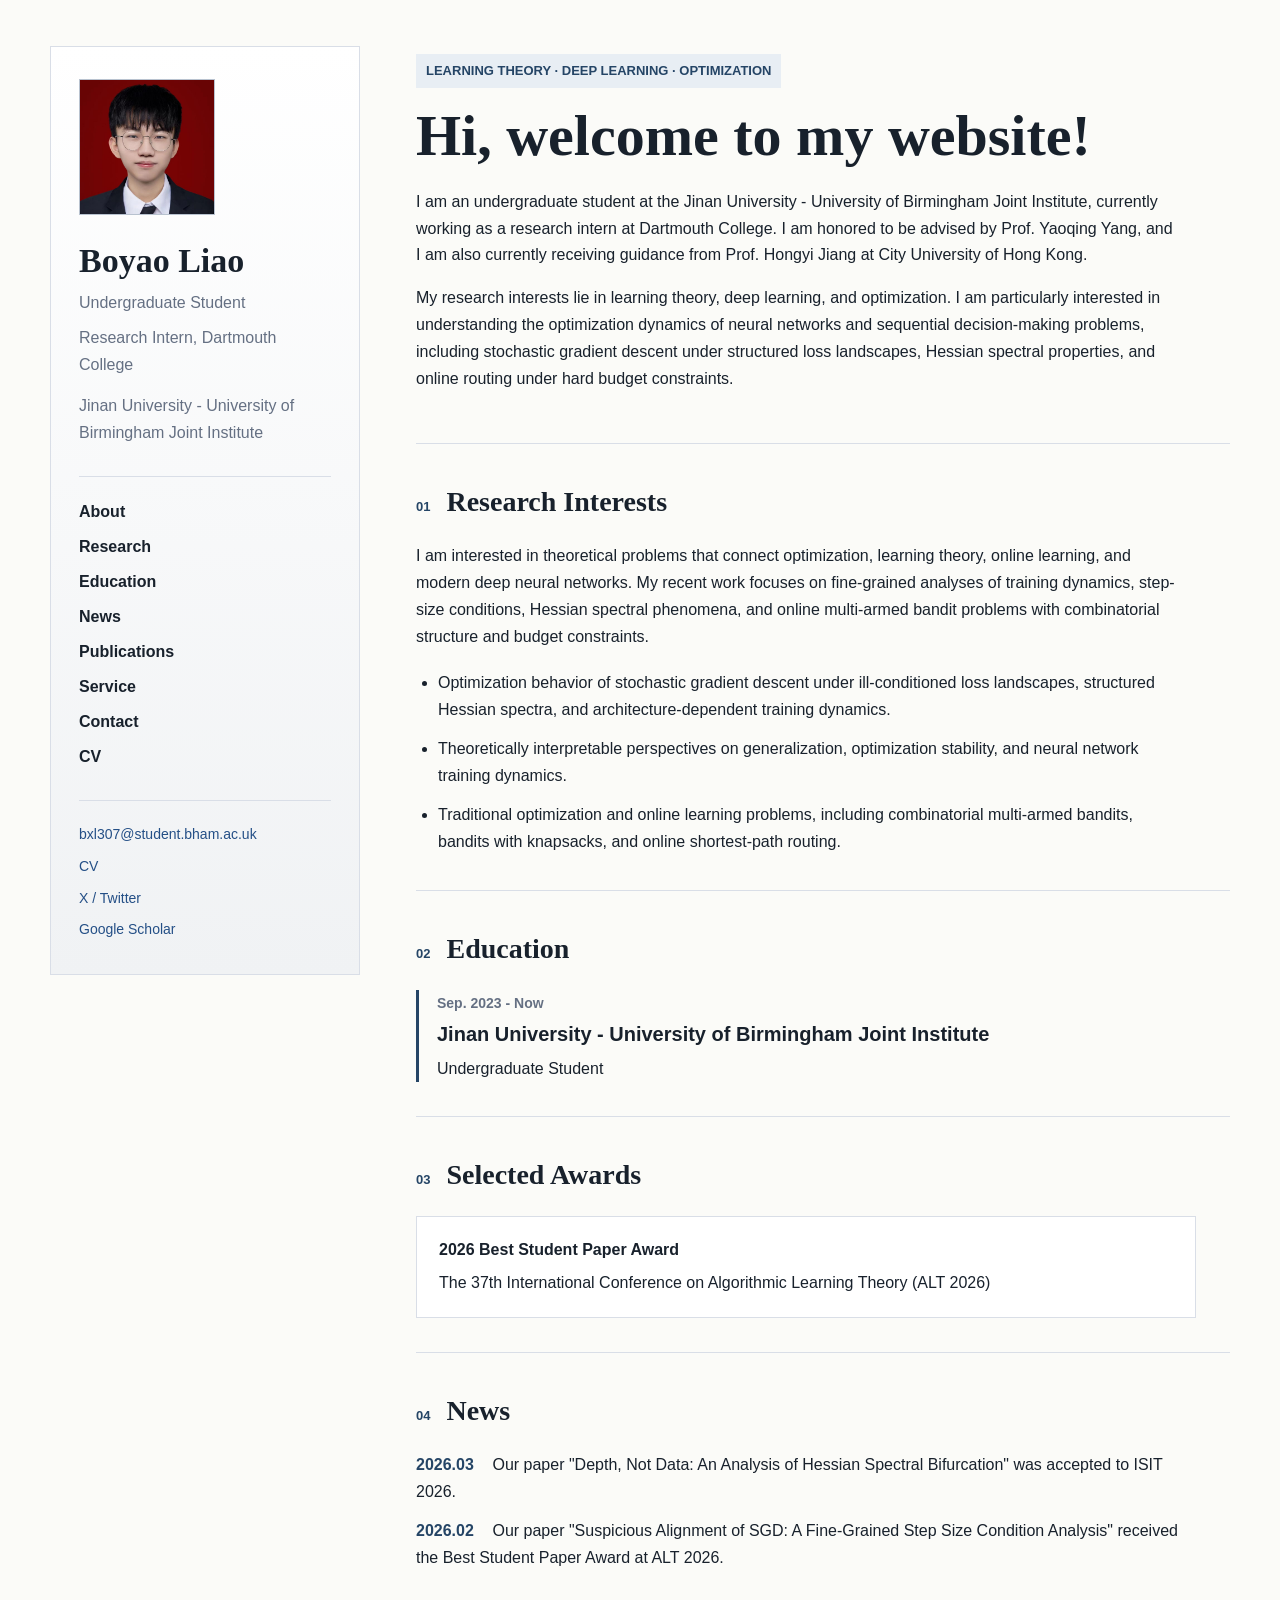
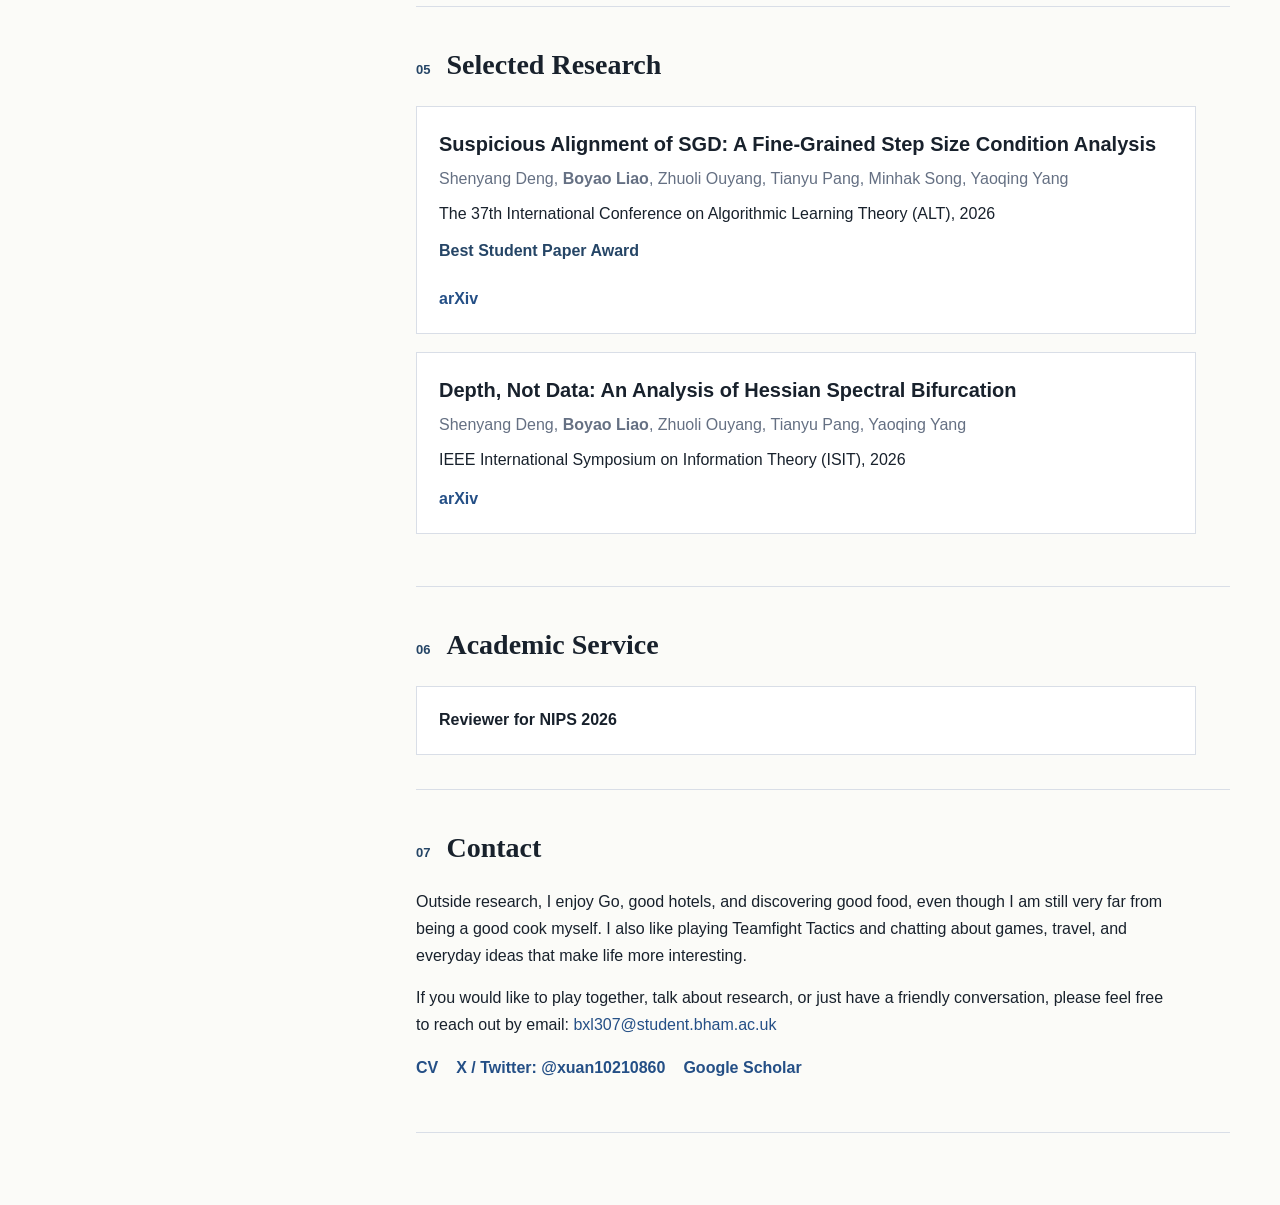
==== commit 1e070944: "Use requested NIPS 2026 reviewer wording" ====
--- a/index.html
+++ b/index.html
@@ -184,11 +184,7 @@
             <h2>Academic Service</h2>
           </div>
           <article class="notice">
-            <strong>Reviewer</strong>
-            <span>
-              The Fortieth Annual Conference on Neural Information Processing
-              Systems (NeurIPS 2026)
-            </span>
+            <strong>Reviewer for NIPS 2026</strong>
           </article>
         </section>
 
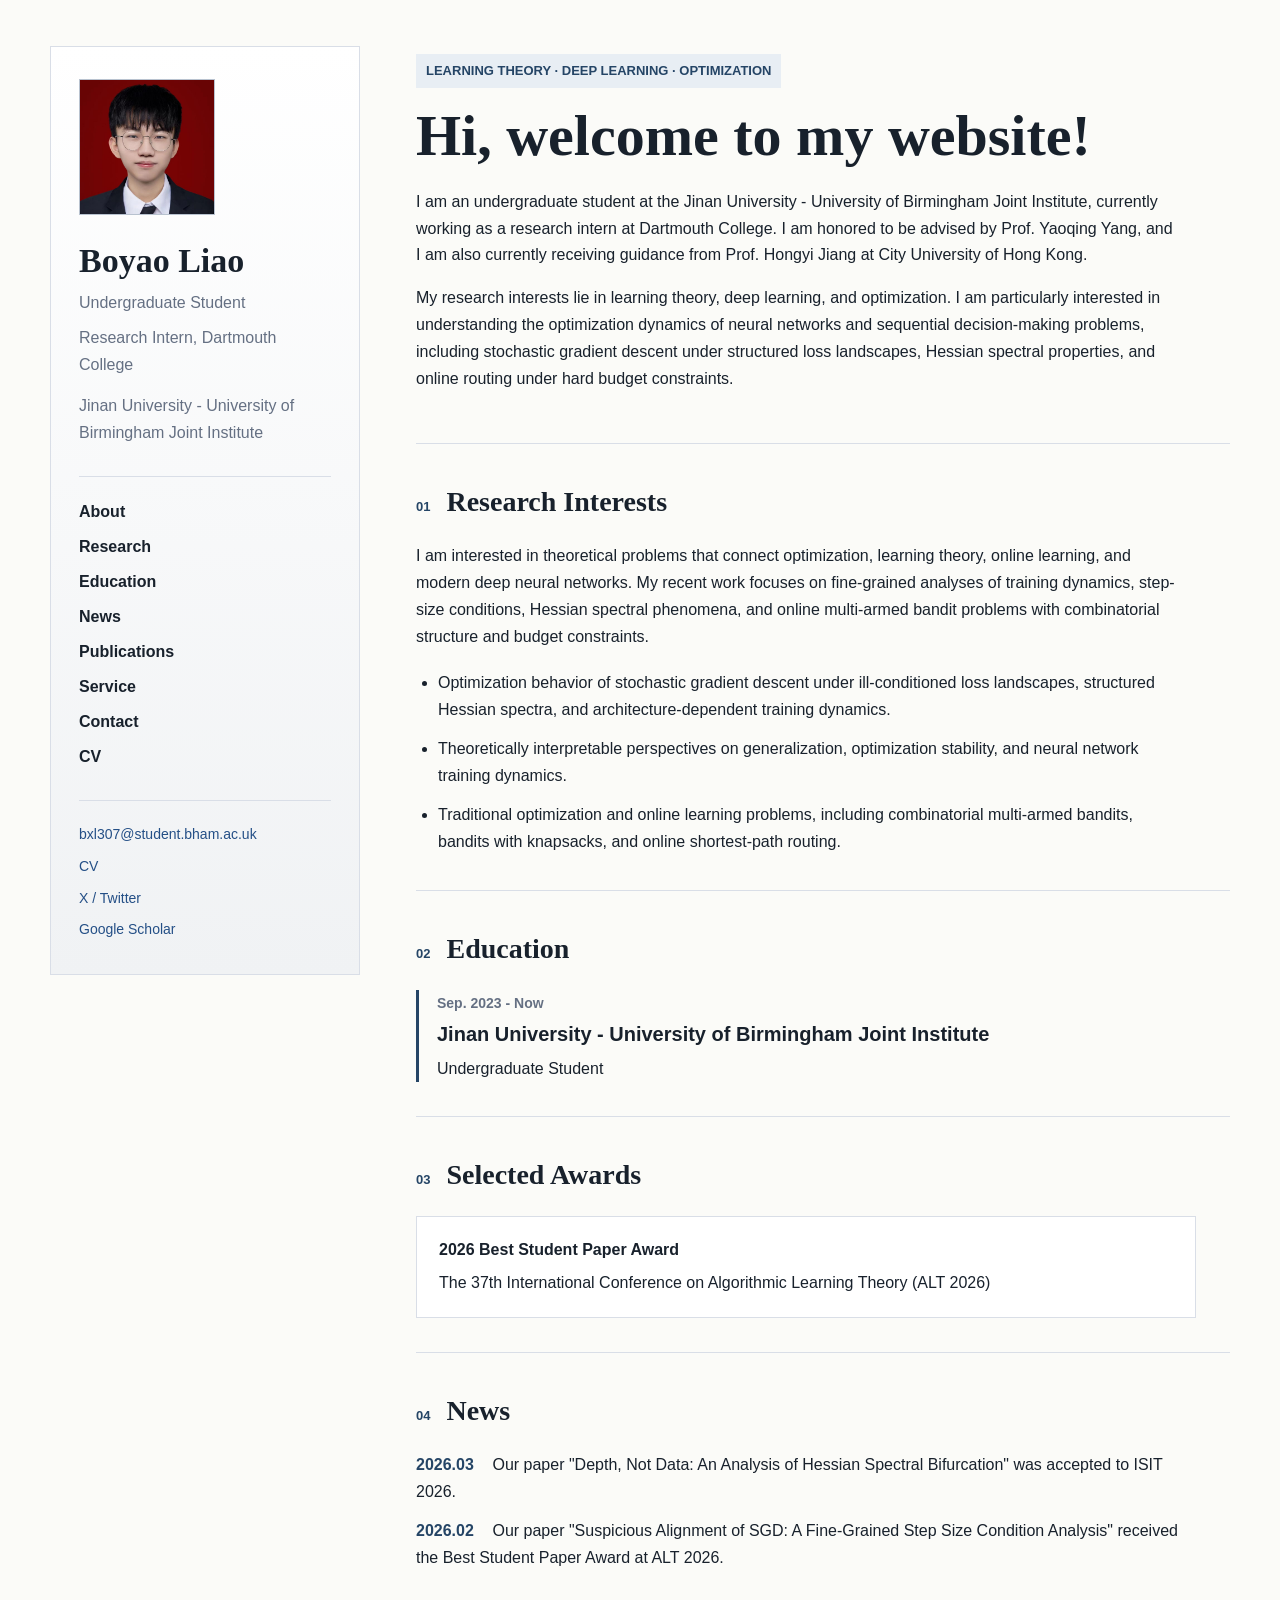
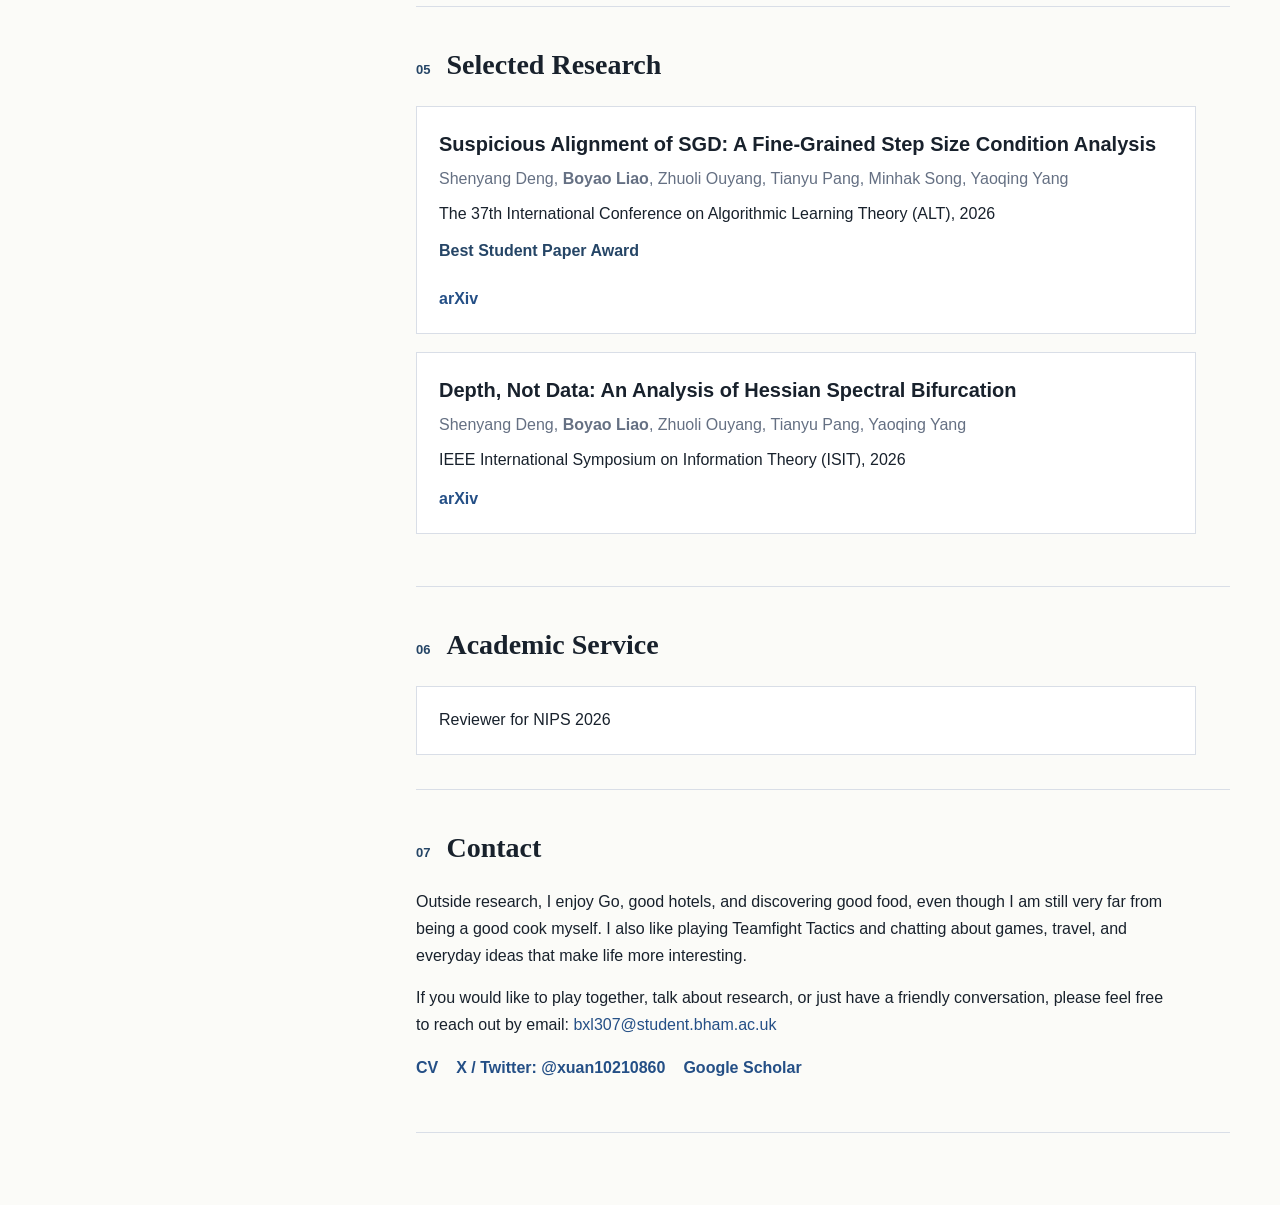
==== commit 2af8bf85: "Use regular weight for service entry" ====
--- a/index.html
+++ b/index.html
@@ -184,7 +184,7 @@
             <h2>Academic Service</h2>
           </div>
           <article class="notice">
-            <strong>Reviewer for NIPS 2026</strong>
+            <span>Reviewer for NIPS 2026</span>
           </article>
         </section>
 
